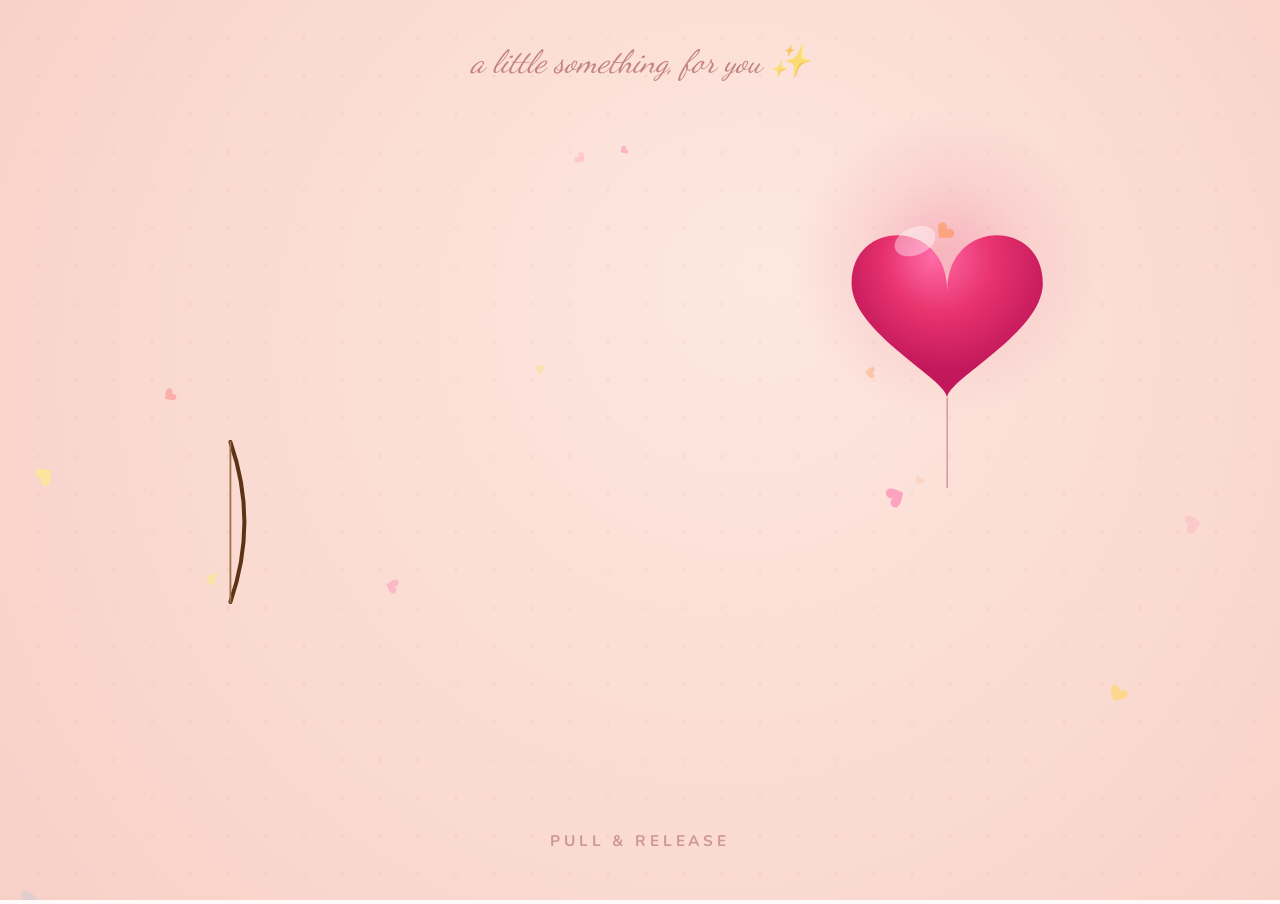
==== index.html @ 7e1c6e97 "Initial commit" ====
<!DOCTYPE html>
<html lang="en">
<head>
  <meta charset="UTF-8">
  <meta name="viewport" content="width=device-width, initial-scale=1.0">
  <title>Happy Birthday, Bestie! 🎉</title>
  <meta name="description" content="A birthday surprise for the best friend ever!">
  <link rel="stylesheet" href="https://cdnjs.cloudflare.com/ajax/libs/font-awesome/6.4.0/css/all.min.css" crossorigin="anonymous">
  <link rel="preconnect" href="https://fonts.googleapis.com">
  <link rel="preconnect" href="https://fonts.gstatic.com" crossorigin>
  <link href="https://fonts.googleapis.com/css2?family=Dancing+Script:wght@600;700&family=Nunito:ital,wght@0,400;0,700;0,800;0,900;1,400&family=Playfair+Display:ital,wght@0,700;1,700&display=swap" rel="stylesheet">
  <link rel="stylesheet" href="style.css">
</head>
<body>

  <!-- Background Music -->
  <audio id="bg-audio" loop>
    <!-- Happy Birthday – public domain (Wikimedia Commons) -->
    <source src="https://upload.wikimedia.org/wikipedia/commons/transcoded/3/35/Happy_birthday_to_you.ogg/Happy_birthday_to_you.ogg.mp3" type="audio/mpeg">
    <source src="https://upload.wikimedia.org/wikipedia/commons/3/35/Happy_birthday_to_you.ogg" type="audio/ogg">
  </audio>

  <!-- Confetti / particle overlay — always on top -->
  <canvas id="particles-canvas"></canvas>

  <!-- =====================================================================
       LANDING — single full-screen canvas (balloon + bow in one coordinate system)
       ===================================================================== -->
  <canvas id="landing-canvas"></canvas>

  <!-- =====================================================================
       DEMO WRAPPER — revealed after landing transition
       ===================================================================== -->
  <div id="demo-wrapper" class="hidden">
    <div class="demo-container">
      <iframe src="bestie.html" title="Birthday surprise for my best friend" allow="autoplay"></iframe>
    </div>
  </div>

  <script src="script.js"></script>
</body>
</html>
---- style.css ----
/* ==========================================================================
   Birthday Wishes — Full Stylesheet
   Landing: warm blush/cream + heart balloon + bow-arrow
   Birthday: pink grid, envelope, polaroids, flip cards, cake, finale
   ========================================================================== */

:root {
  /* Birthday page palette */
  --pink: #E05A87;
  --pink-dark: #B53660;
  --pink-light: #FAD0DD;
  --gold: #D4AF37;
  --gold-bright: #FFD700;
  --ivory: #FFF9FA;
  --rose-white: #FFF0F5;
  --charcoal: #2D1C22;
  --muted: #6E535C;
  --card-bg: rgba(255,255,255,0.92);

  /* Landing palette */
  --cream: #FBF0EA;
  --blush: #F5D5CC;
  --warm-rose: #E8A0A0;

  --serif: 'Playfair Display', Georgia, serif;
  --sans: 'DM Sans', -apple-system, sans-serif;
  --script: 'Great Vibes', cursive;

  --ease-spring: cubic-bezier(0.175, 0.885, 0.32, 1.275);
  --ease-smooth: cubic-bezier(0.25, 1, 0.5, 1);

  --shadow-sm: 0 4px 6px -1px rgba(224,90,135,0.06);
  --shadow-md: 0 10px 20px -3px rgba(224,90,135,0.13);
  --shadow-lg: 0 20px 30px -5px rgba(224,90,135,0.2);
}

/* ---------- Reset ---------- */
*, *::before, *::after { box-sizing: border-box; margin: 0; padding: 0; }
html { scroll-behavior: smooth; font-size: 16px; }
body {
  font-family: var(--sans);
  background: var(--ivory);
  color: var(--charcoal);
  overflow-x: hidden;
  -webkit-font-smoothing: antialiased;
}
h1,h2,h3,h4 { font-family: var(--serif); font-weight: 700; }
a { text-decoration: none; color: inherit; }
img { display: block; max-width: 100%; }

/* ---------- Utilities ---------- */
.container     { width: 90%; max-width: 1200px; margin: 0 auto; }
.max-w-600     { max-width: 600px; }
.text-center   { text-align: center; }
.page-padding  { padding: 6rem 0; }
.inline-flex   { display: inline-flex; align-items: center; justify-content: center; }
.hidden        { display: none !important; }
.icon-left     { margin-right: 10px; }

/* ==========================================================================
   PARTICLE CANVAS (always fixed, pointer-events: none)
   ========================================================================== */
#particles-canvas {
  position: fixed;
  inset: 0;
  width: 100vw;
  height: 100vh;
  pointer-events: none;
  z-index: 5;
}

/* ==========================================================================
   LANDING OVERLAY
   ========================================================================== */
#landing-overlay {
  position: fixed;
  inset: 0;
  z-index: 1000;
  display: flex;
  flex-direction: column;
  align-items: center;
  justify-content: center;
  overflow: hidden;
  cursor: crosshair;
  transition: opacity 0.9s var(--ease-smooth), visibility 0.9s;
}

#landing-overlay.exit {
  opacity: 0;
  visibility: hidden;
  pointer-events: none;
}

/* Warm radial blush gradient background */
.landing-bg {
  position: absolute;
  inset: 0;
  background:
    radial-gradient(ellipse 70% 60% at 55% 35%, rgba(255,182,160,0.45) 0%, transparent 70%),
    radial-gradient(ellipse 90% 80% at 30% 70%, rgba(255,210,200,0.35) 0%, transparent 65%),
    linear-gradient(160deg, #FBF0EA 0%, #F9E5DC 50%, #F5D5CC 100%);
}

/* Subtle crosshatch overlay for depth */
.landing-bg::after {
  content: '';
  position: absolute;
  inset: 0;
  background-image:
    linear-gradient(rgba(200,130,100,0.04) 1px, transparent 1px),
    linear-gradient(90deg, rgba(200,130,100,0.04) 1px, transparent 1px);
  background-size: 40px 40px;
}

/* "a little something, for you" */
.landing-eyebrow {
  position: absolute;
  top: 22%;
  left: 50%;
  transform: translateX(-50%);
  font-family: var(--script);
  font-size: clamp(1.2rem, 3vw, 1.8rem);
  color: rgba(160,80,80,0.65);
  letter-spacing: 0.04em;
  white-space: nowrap;
  z-index: 2;
  pointer-events: none;
  user-select: none;
}

/* ---------- Heart Balloon ---------- */
.heart-balloon-wrap {
  position: absolute;
  top: 14%;
  left: 50%;
  transform: translateX(-50%);
  display: flex;
  flex-direction: column;
  align-items: center;
  z-index: 3;
  animation: floatBalloon 3.5s ease-in-out infinite;
}

@keyframes floatBalloon {
  0%,100% { transform: translateX(-50%) translateY(0); }
  50%      { transform: translateX(-50%) translateY(-18px); }
}

/* Soft glow ring behind the heart */
.balloon-glow {
  position: absolute;
  top: 50%;
  left: 50%;
  transform: translate(-50%,-50%);
  width: 130px;
  height: 130px;
  border-radius: 50%;
  background: radial-gradient(circle, rgba(230,80,100,0.35) 0%, rgba(255,150,150,0.18) 50%, transparent 70%);
  filter: blur(18px);
  pointer-events: none;
}

.heart-balloon {
  font-size: clamp(5rem, 12vw, 8rem);
  line-height: 1;
  filter: drop-shadow(0 8px 24px rgba(200,50,80,0.35));
  position: relative;
  z-index: 2;
}

/* Thin string hanging from balloon */
.balloon-string {
  width: 1.5px;
  height: clamp(60px, 10vw, 100px);
  background: linear-gradient(to bottom, rgba(160,80,80,0.5), transparent);
  border-radius: 1px;
}

/* ---------- Bow & Arrow canvas ---------- */
.bow-area {
  position: absolute;
  bottom: 18%;
  left: 50%;
  transform: translateX(-50%) translateX(-40px);
  z-index: 3;
}

#bow-canvas {
  cursor: grab;
  touch-action: none;
}

#bow-canvas:active { cursor: grabbing; }

/* PULL & RELEASE hint */
.pull-hint {
  position: absolute;
  bottom: 7%;
  left: 50%;
  transform: translateX(-50%);
  font-family: var(--sans);
  font-size: 0.75rem;
  font-weight: 700;
  letter-spacing: 0.3em;
  color: rgba(140,70,70,0.55);
  z-index: 3;
  pointer-events: none;
  user-select: none;
  animation: fadeHint 2s ease-in-out infinite alternate;
}

@keyframes fadeHint {
  from { opacity: 0.4; }
  to   { opacity: 0.85; }
}

/* Heart pop burst on arrow hit */
.heart-pop {
  animation: heartPop 0.5s var(--ease-spring) forwards !important;
}

@keyframes heartPop {
  0%   { transform: scale(1); }
  40%  { transform: scale(1.5); filter: drop-shadow(0 0 30px rgba(255,80,120,0.8)); }
  70%  { transform: scale(0.3); opacity: 0.4; }
  100% { transform: scale(0); opacity: 0; }
}

/* ==========================================================================
   MAIN BIRTHDAY WRAPPER — always visible, never blurred
   ========================================================================== */
.main-wrapper {
  position: relative;
  /* No blur, no lock, no filter — always clean */
}

/* ==========================================================================
   STICKY HEADER NAV
   ========================================================================== */
header {
  position: fixed;
  top: 0; left: 0; width: 100%;
  z-index: 900;
  background: rgba(255,249,250,0.88);
  backdrop-filter: blur(14px);
  -webkit-backdrop-filter: blur(14px);
  border-bottom: 1px solid rgba(224,90,135,0.08);
  display: flex;
  justify-content: space-between;
  align-items: center;
  padding: 1rem 5%;
  transition: transform 0.5s var(--ease-smooth), opacity 0.5s;
}

header.header-hidden {
  transform: translateY(-100%);
  opacity: 0;
  pointer-events: none;
}

.logo {
  font-family: var(--script);
  font-size: 2rem;
  color: var(--pink);
  display: flex;
  align-items: center;
  gap: 6px;
}

.heart-pulse { animation: heartbeat 1.2s infinite; display: inline-block; }
@keyframes heartbeat {
  0%,100% { transform: scale(1); }
  50%      { transform: scale(1.18); }
}

nav { display: flex; gap: 22px; }

.nav-link {
  font-size: 0.78rem;
  font-weight: 700;
  letter-spacing: 0.15em;
  text-transform: uppercase;
  color: var(--muted);
  position: relative;
  padding: 6px 0;
  transition: color 0.2s;
}
.nav-link:hover,
.nav-link.active { color: var(--pink); }

.nav-link::after {
  content: '';
  position: absolute;
  bottom: 0; left: 0;
  width: 0; height: 2px;
  background: var(--pink);
  transition: width 0.2s;
}
.nav-link.active::after,
.nav-link:hover::after { width: 100%; }

/* ==========================================================================
   FLOATING AUDIO WIDGET
   ========================================================================== */
.audio-control-widget {
  position: fixed;
  bottom: 24px; right: 24px;
  z-index: 800;
  background: rgba(255,255,255,0.92);
  border: 1px solid var(--pink-light);
  border-radius: 50px;
  padding: 6px 18px 6px 6px;
  display: flex;
  align-items: center;
  gap: 12px;
  cursor: pointer;
  box-shadow: var(--shadow-md);
  transition: transform 0.2s, opacity 0.5s, translate 0.5s var(--ease-smooth);
  opacity: 0;
  translate: 0 20px;
  pointer-events: none;
}
.audio-control-widget.widget-show {
  opacity: 1;
  translate: 0 0;
  pointer-events: auto;
}
.audio-control-widget:hover { transform: scale(1.04); }

.disc-container {
  width: 44px; height: 44px;
  position: relative;
  border-radius: 50%;
  overflow: hidden;
  box-shadow: 0 2px 8px rgba(224,90,135,0.15);
  background: linear-gradient(135deg, var(--pink), var(--pink-dark));
}

.vinyl-disc-bg {
  width: 100%; height: 100%;
  background: repeating-conic-gradient(
    rgba(255,255,255,0.15) 0deg 10deg,
    transparent 10deg 20deg
  );
}

.disc-center {
  position: absolute;
  top: 50%; left: 50%;
  transform: translate(-50%,-50%);
  width: 10px; height: 10px;
  background: var(--ivory);
  border: 2px solid var(--pink-dark);
  border-radius: 50%;
}

.spinning { animation: spin 3s linear infinite; }
@keyframes spin { to { transform: rotate(360deg); } }

.audio-wave {
  display: flex;
  align-items: flex-end;
  gap: 3px;
  height: 18px;
}
.audio-wave span {
  width: 3px;
  height: 100%;
  background: var(--pink);
  border-radius: 2px;
}
.audio-playing .audio-wave span:nth-child(1) { animation: wave 1.2s ease-in-out infinite alternate; }
.audio-playing .audio-wave span:nth-child(2) { animation: wave 0.8s ease-in-out infinite alternate 0.2s; }
.audio-playing .audio-wave span:nth-child(3) { animation: wave 1.4s ease-in-out infinite alternate 0.1s; }
.audio-playing .audio-wave span:nth-child(4) { animation: wave 1.0s ease-in-out infinite alternate 0.3s; }
@keyframes wave { 0% { height: 4px; } 100% { height: 18px; } }

.track-info { display: flex; flex-direction: column; }
.track-status { font-size: 0.62rem; color: var(--muted); text-transform: uppercase; letter-spacing: 0.05em; }
.track-name   { font-size: 0.8rem; font-weight: 700; color: var(--pink-dark); }

/* ==========================================================================
   HOME SECTION
   ========================================================================== */
.home-section {
  min-height: 100vh;
  position: relative;
  background: linear-gradient(145deg, var(--rose-white) 0%, #FFF5F7 100%);
  display: flex;
  flex-direction: column;
  align-items: center;
  justify-content: center;
  text-align: center;
  padding: 2rem;
  padding-top: 80px; /* nav offset */
}

.home-grid-bg {
  position: absolute;
  inset: 0;
  background-image:
    linear-gradient(rgba(224,90,135,0.07) 1px, transparent 1px),
    linear-gradient(90deg, rgba(224,90,135,0.07) 1px, transparent 1px);
  background-size: 35px 35px;
  pointer-events: none;
}

.home-content { position: relative; z-index: 2; max-width: 720px; }

.home-tagline {
  font-size: 0.82rem;
  letter-spacing: 0.28em;
  color: var(--pink);
  font-weight: 700;
  margin-bottom: 1.5rem;
}

.home-title {
  font-size: clamp(3.2rem, 8vw, 5.5rem);
  color: var(--pink);
  line-height: 1.05;
  margin-bottom: 0.4rem;
  animation: popIn 0.8s var(--ease-spring) both;
}

.home-subtitle {
  font-family: var(--script);
  font-size: clamp(2.4rem, 6vw, 4rem);
  color: var(--gold);
  margin-bottom: 2.5rem;
  animation: popIn 1s var(--ease-spring) 0.2s both;
  text-shadow: 1px 1px 0 rgba(255,255,255,0.7);
}

@keyframes popIn {
  from { transform: scale(0.88); opacity: 0; }
  to   { transform: scale(1);    opacity: 1; }
}

.typewriter-box { min-height: 36px; }
.typing-text-field {
  font-family: var(--serif);
  font-size: clamp(1.1rem, 3vw, 1.5rem);
  font-style: italic;
  color: var(--charcoal);
}
.typing-cursor {
  color: var(--pink);
  font-weight: 300;
  animation: blink 0.75s step-end infinite;
}
@keyframes blink { 0%,100% { opacity: 0; } 50% { opacity: 1; } }

/* Scroll hint arrow at bottom of hero */
.home-scroll-hint {
  position: absolute;
  bottom: 28px;
  left: 50%;
  transform: translateX(-50%);
  display: flex;
  flex-direction: column;
  align-items: center;
  gap: 6px;
  z-index: 2;
}
.hint-text {
  font-size: 0.65rem;
  letter-spacing: 0.2em;
  text-transform: uppercase;
  color: var(--pink);
  font-weight: 700;
}
.scroll-arrow-down {
  width: 8px; height: 8px;
  border-bottom: 2px solid var(--pink);
  border-right:  2px solid var(--pink);
  transform: rotate(45deg);
  animation: bounce 1.6s ease-in-out infinite;
}
@keyframes bounce {
  0%,100% { transform: rotate(45deg) translate(0,0); }
  50%      { transform: rotate(45deg) translate(4px,4px); }
}

/* ==========================================================================
   SHARED SECTION DECORATORS
   ========================================================================== */
.pink-divider {
  width: 56px; height: 3px;
  background: linear-gradient(90deg, var(--gold), var(--pink), var(--gold));
  margin: 1.1rem auto 1.8rem;
  border-radius: 2px;
}
.script-badge {
  display: inline-block;
  font-family: var(--script);
  font-size: 2.1rem;
  color: var(--pink);
  margin-bottom: 0.2rem;
}
.section-title     { font-size: clamp(1.8rem, 4vw, 2.5rem); color: var(--charcoal); }
.section-tag-desc  { font-size: 0.95rem; color: var(--muted); margin-top: -0.6rem; margin-bottom: 2.5rem; }
.section-header    { margin-bottom: 3rem; }

/* Buttons */
.btn-primary {
  background: var(--pink);
  color: #fff;
  border: none;
  padding: 0.95rem 2.4rem;
  font-size: 0.82rem;
  font-weight: 700;
  letter-spacing: 0.16em;
  text-transform: uppercase;
  border-radius: 50px;
  cursor: pointer;
  box-shadow: 0 8px 24px rgba(224,90,135,0.28);
  transition: background 0.2s, transform 0.2s, box-shadow 0.2s;
  display: inline-flex;
  align-items: center;
}
.btn-primary:hover {
  background: var(--pink-dark);
  transform: translateY(-3px);
  box-shadow: 0 12px 30px rgba(224,90,135,0.38);
}
.btn-primary:active { transform: translateY(0); }

/* ==========================================================================
   LETTER / ENVELOPE SECTION
   ========================================================================== */
.letter-section {
  background: var(--rose-white);
  border-top: 1px solid rgba(224,90,135,0.06);
  border-bottom: 1px solid rgba(224,90,135,0.06);
}

.envelope-container {
  display: flex;
  justify-content: center;
  padding: 3rem 0 2rem;
}

.envelope {
  position: relative;
  width: clamp(280px, 55vw, 340px);
  height: 230px;
  background: #E27B9B;
  border-radius: 0 0 14px 14px;
  box-shadow: 0 12px 36px rgba(0,0,0,0.14);
  cursor: pointer;
  transition: transform 0.35s var(--ease-spring);
}
.envelope:hover { transform: translateY(-6px); }

.envelope-flap {
  position: absolute;
  top: 0; left: 0;
  border-left:  calc(clamp(280px,55vw,340px) / 2) solid transparent;
  border-right: calc(clamp(280px,55vw,340px) / 2) solid transparent;
  border-top:   115px solid #D55E81;
  transform-origin: top;
  transition: transform 0.45s ease 0.1s, z-index 0.1s;
  z-index: 3;
}
.envelope-pocket {
  position: absolute;
  top: 0; left: 0;
  border-left:  calc(clamp(280px,55vw,340px) / 2) solid #DF7293;
  border-right: calc(clamp(280px,55vw,340px) / 2) solid #DF7293;
  border-bottom: 115px solid #C44C71;
  border-radius: 0 0 14px 14px;
  z-index: 2;
}

.envelope.open .envelope-flap {
  transform: rotateX(180deg);
  z-index: 1;
}

.letter-paper {
  position: absolute;
  bottom: 10px;
  left: 14px; right: 14px;
  height: 200px;
  background: #fff;
  border-radius: 10px;
  padding: 1.5rem;
  z-index: 1;
  transition: transform 0.45s ease 0.25s, height 0.45s ease 0.25s;
  overflow: hidden;
  box-shadow: 0 -2px 10px rgba(0,0,0,0.05);
}
.envelope.open .letter-paper {
  transform: translateY(-170px);
  height: 400px;
  z-index: 4;
  overflow-y: auto;
  box-shadow: 0 16px 36px rgba(224,90,135,0.16);
}

.letter-inner-content {
  font-family: var(--serif);
  font-size: 0.95rem;
  line-height: 1.7;
  color: var(--charcoal);
}
.letter-salutation {
  display: block;
  font-family: var(--script);
  font-size: 2.2rem;
  color: var(--pink-dark);
  margin-bottom: 0.8rem;
}
.letter-inner-content p { margin-bottom: 0.8rem; }
.letter-signature {
  display: block;
  text-align: right;
  font-family: var(--script);
  font-size: 2rem;
  color: var(--pink-dark);
  margin-top: 1.5rem;
}

.envelope-seal {
  position: absolute;
  top: 95px; left: 50%;
  transform: translateX(-50%);
  width: 52px; height: 52px;
  background: var(--gold);
  border-radius: 50%;
  z-index: 4;
  display: flex;
  flex-direction: column;
  align-items: center;
  justify-content: center;
  box-shadow: 0 4px 12px rgba(0,0,0,0.14), inset 0 0 5px rgba(255,255,255,0.3);
  transition: transform 0.2s, opacity 0.4s;
}
.envelope-seal:hover { transform: translateX(-50%) scale(1.08); }
.seal-icon { font-size: 1.2rem; }
.seal-hint-text {
  position: absolute;
  bottom: -26px;
  white-space: nowrap;
  font-size: 0.62rem;
  font-weight: 700;
  letter-spacing: 0.08em;
  text-transform: uppercase;
  color: var(--pink-dark);
  animation: fadeHint 1.5s infinite alternate;
}
@keyframes fadeHint { from { opacity: 0.55; } to { opacity: 1; } }
.envelope.open .envelope-seal { opacity: 0; pointer-events: none; }

/* ==========================================================================
   MOMENTS / SCRAPBOOK POLAROID GRID
   ========================================================================== */
.moments-section { background: var(--ivory); }

.scrapbook-grid {
  display: grid;
  grid-template-columns: repeat(auto-fill, minmax(260px, 1fr));
  gap: 28px;
  padding: 1.5rem 0;
}

.polaroid-card { cursor: pointer; transition: transform 0.35s var(--ease-spring), z-index 0.1s; }
.rot-left-sm  { transform: rotate(-1.5deg); }
.rot-right-sm { transform: rotate(1.5deg); }
.rot-left-md  { transform: rotate(-3deg); }
.rot-right-md { transform: rotate(3deg); }

.polaroid-frame {
  background: #fff;
  padding: 12px 12px 36px;
  border-radius: 3px;
  box-shadow: 0 8px 18px rgba(224,90,135,0.07), 0 2px 6px rgba(0,0,0,0.05);
  transition: box-shadow 0.3s;
}
.polaroid-img {
  width: 100%;
  aspect-ratio: 1;
  object-fit: cover;
  border-radius: 2px;
  background: var(--rose-white);
  margin-bottom: 10px;
}
.polaroid-caption {
  display: block;
  text-align: center;
  font-family: var(--script);
  font-size: 1.75rem;
  color: var(--pink-dark);
  line-height: 1.1;
}
.polaroid-card:hover {
  transform: rotate(0) scale(1.05);
  z-index: 10;
}
.polaroid-card:hover .polaroid-frame { box-shadow: var(--shadow-lg); }

/* Lightbox */
.lightbox-modal {
  display: none;
  position: fixed;
  inset: 0;
  z-index: 2000;
  background: rgba(22,10,14,0.95);
  padding-top: 60px;
}
.lightbox-content {
  margin: auto;
  display: block;
  width: min(85%, 650px);
  border: 4px solid #fff;
  border-radius: 4px;
  animation: zoomIn 0.3s ease-out;
}
@keyframes zoomIn { from { transform: scale(0.88); opacity: 0; } to { transform: scale(1); opacity: 1; } }
.lightbox-close {
  position: absolute;
  top: 18px; right: 32px;
  color: #fff;
  font-size: 42px;
  cursor: pointer;
  transition: color 0.2s;
}
.lightbox-close:hover { color: var(--pink); }
.lightbox-caption-text {
  display: block;
  text-align: center;
  color: var(--pink-light);
  padding: 14px 0;
  font-family: var(--script);
  font-size: 2.1rem;
  margin: auto;
}

/* ==========================================================================
   WHY YOU — 3-D FLIP CARDS
   ========================================================================== */
.why-you-section {
  background: var(--rose-white);
  border-top: 1px solid rgba(224,90,135,0.05);
  border-bottom: 1px solid rgba(224,90,135,0.05);
}
.flip-cards-grid {
  display: grid;
  grid-template-columns: repeat(auto-fill, minmax(270px, 1fr));
  gap: 22px;
}
.flip-card {
  height: 220px;
  perspective: 1000px;
  cursor: pointer;
}
.flip-card-inner {
  position: relative;
  width: 100%; height: 100%;
  transform-style: preserve-3d;
  transition: transform 0.55s ease;
  border-radius: 14px;
  box-shadow: var(--shadow-sm);
}
.flip-card.flipped .flip-card-inner { transform: rotateY(180deg); }

.flip-card-front,
.flip-card-back {
  position: absolute;
  inset: 0;
  backface-visibility: hidden;
  -webkit-backface-visibility: hidden;
  border-radius: 14px;
  display: flex;
  flex-direction: column;
  align-items: center;
  justify-content: center;
  padding: 2rem;
  text-align: center;
}
.flip-card-front {
  background: #fff;
  border: 1px solid rgba(224,90,135,0.12);
}
.flip-card-back {
  background: var(--pink);
  color: #fff;
  transform: rotateY(180deg);
}
.flip-card-back p { font-size: 0.95rem; line-height: 1.65; }

.card-icon { font-size: 2.2rem; color: var(--pink); margin-bottom: 0.8rem; }
.flip-card-front h3 { font-size: 1.3rem; color: var(--charcoal); margin-bottom: 0.6rem; }
.flip-hint { font-size: 0.62rem; text-transform: uppercase; letter-spacing: 0.12em; color: var(--muted); }

/* ==========================================================================
   CELEBRATE — CAKE SECTION
   ========================================================================== */
.celebrate-section { background: var(--ivory); }
.celebrate-intro {
  font-family: var(--serif);
  font-size: 1.15rem;
  font-style: italic;
  color: var(--muted);
  max-width: 550px;
  margin: 0 auto 3rem;
}
.cake-box {
  margin: 2rem auto 3.5rem;
  width: 260px;
  height: 200px;
  position: relative;
  display: flex;
  justify-content: center;
}
.cake-assembly {
  position: absolute;
  bottom: 0;
  display: flex;
  flex-direction: column;
  align-items: center;
}
.cake-plate {
  width: 260px; height: 10px;
  background: var(--muted);
  opacity: 0.25;
  border-radius: 10px;
}
.cake-layer { border-radius: 4px; }
.cake-layer-bottom {
  width: 210px; height: 60px;
  background: #F8B4C9;
  bottom: -4px;
}
.cake-layer-top {
  width: 172px; height: 50px;
  background: #E288A2;
  bottom: -4px;
}
.cake-icing {
  width: 174px; height: 16px;
  background: var(--pink);
  border-radius: 8px 8px 0 0;
  position: absolute;
  top: 38px;
}
.cake-icing::before {
  content: '';
  position: absolute;
  top: 14px; left: 10px;
  width: 14px; height: 14px;
  background: var(--pink);
  border-radius: 50%;
  box-shadow: 20px -2px 0 var(--pink), 50px -5px 0 var(--pink),
              80px 2px 0 var(--pink), 110px -3px 0 var(--pink),
              140px 1px 0 var(--pink);
}
.cake-candles {
  position: absolute;
  top: 6px;
  width: 130px;
  display: flex;
  justify-content: space-between;
}
.cake-candle {
  width: 7px; height: 35px;
  background: repeating-linear-gradient(
    45deg, var(--gold) 0, var(--gold) 4px, #fff 4px, #fff 8px
  );
  border-radius: 3px 3px 0 0;
  position: relative;
}
.candle-flame {
  position: absolute;
  top: -14px; left: 50%;
  transform: translateX(-50%);
  width: 10px; height: 14px;
  background: radial-gradient(circle at center, #fff, #FFA500, #FF4500);
  border-radius: 50% 50% 50% 50% / 60% 60% 40% 40%;
  box-shadow: 0 0 10px rgba(255,100,0,0.5);
  animation: flicker 0.15s infinite alternate;
  transition: opacity 0.5s, transform 0.5s;
}
@keyframes flicker {
  from { transform: translateX(-50%) rotate(-2deg) scale(0.95); }
  to   { transform: translateX(-50%) rotate(2deg) scale(1.06); }
}
.candle-flame.extinguished {
  opacity: 0 !important;
  transform: translateX(-50%) scale(0) !important;
}
.celebrate-actions { min-height: 100px; }

.wish-alert { padding: 1.5rem; animation: revealUp 0.45s ease-out; }
@keyframes revealUp { from { opacity: 0; transform: translateY(10px); } to { opacity: 1; transform: none; } }
.check-glow {
  font-size: 2.8rem;
  color: var(--pink);
  display: block;
  margin-bottom: 0.7rem;
  filter: drop-shadow(0 0 8px rgba(224,90,135,0.45));
}
.wish-alert h3 { font-size: 1.6rem; color: var(--pink-dark); margin-bottom: 0.3rem; }
.wish-alert p  { color: var(--muted); }

/* ==========================================================================
   FINALE
   ========================================================================== */
.finale-section {
  position: relative;
  background: linear-gradient(to bottom, #FFE4E1, var(--rose-white));
  padding: 8rem 0;
  border-top: 1px solid rgba(224,90,135,0.05);
}
.finale-bg-grid {
  position: absolute;
  inset: 0;
  background-image:
    linear-gradient(rgba(224,90,135,0.04) 1px, transparent 1px),
    linear-gradient(90deg, rgba(224,90,135,0.04) 1px, transparent 1px);
  background-size: 35px 35px;
  pointer-events: none;
}
.finale-content { position: relative; z-index: 2; }
.heart-pulse-large { font-size: 4rem; margin-bottom: 1.5rem; animation: heartbeat 1s infinite; display: block; }
.finale-msg {
  font-family: var(--serif);
  font-size: clamp(1.1rem, 2.5vw, 1.35rem);
  line-height: 1.8;
  color: var(--charcoal);
  margin-bottom: 2.5rem;
}
.signature-tagline {
  font-family: var(--script);
  font-size: clamp(2rem, 5vw, 2.8rem);
  color: var(--pink-dark);
  margin-bottom: 3rem;
}

/* ==========================================================================
   SCROLL FADE-IN ANIMATIONS
   ========================================================================== */
.animate-on-scroll {
  opacity: 0;
  transform: translateY(22px);
  transition: opacity 0.7s ease-out, transform 0.7s ease-out;
}
.animate-on-scroll.appear {
  opacity: 1;
  transform: none;
}

/* ==========================================================================
   RESPONSIVE
   ========================================================================== */
@media (max-width: 600px) {
  nav { display: none; } /* collapses on very small screens */
  .home-title  { font-size: 2.8rem; }
  .home-subtitle { font-size: 2.2rem; }
  .typing-text-field { font-size: 1rem; }
  .envelope { width: 280px; }
  .track-info { display: none; }
  .audio-control-widget { padding: 6px; }
}

/* ==========================================================================
   DEMO WRAPPER STYLES
   ========================================================================== */
#demo-wrapper {
  width: 100vw;
  height: 100vh;
  overflow: hidden;
  background-color: #171717; /* neutral-900 */
  position: relative;
  user-select: none;
}
#demo-wrapper.hidden {
  display: none !important;
}

.demo-container {
  width: 100%;
  height: 100%;
}
.demo-container iframe {
  width: 100%;
  height: 100%;
  border: none;
  margin: 0;
  padding: 0;
}

.demo-action-bar {
  position: fixed;
  bottom: 1.5rem;
  left: 50%;
  transform: translateX(-50%);
  z-index: 50;
  background-color: rgba(0, 0, 0, 0.6);
  backdrop-filter: blur(12px);
  -webkit-backdrop-filter: blur(12px);
  border: 1px solid rgba(255, 255, 255, 0.1);
  border-radius: 9999px;
  padding: 0.5rem 1.25rem;
  display: flex;
  align-items: center;
  justify-content: space-between;
  gap: 1.5rem;
  box-shadow: 0 25px 50px -12px rgba(0, 0, 0, 0.5);
  opacity: 0.7;
  transition: all 0.3s cubic-bezier(0, 0, 0.2, 1);
  width: 92%;
  max-width: 380px;
}
.demo-action-bar:hover {
  opacity: 1;
}

.demo-btn-back {
  color: rgba(255, 255, 255, 0.6);
  display: flex;
  align-items: center;
  gap: 0.25rem;
  font-size: 11px;
  font-weight: 600;
  text-transform: uppercase;
  letter-spacing: 0.05em;
  transition: color 0.2s;
  text-decoration: none;
}
.demo-btn-back:hover {
  color: white;
}
.demo-btn-back svg {
  width: 14px;
  height: 14px;
  fill: none;
  stroke: currentColor;
  stroke-width: 2.5;
}

.demo-brand-name {
  font-family: var(--serif);
  font-size: 11px;
  letter-spacing: 0.25em;
  color: #D4AF37;
  text-transform: uppercase;
  font-weight: 700;
  user-select: none;
}

.demo-link-select {
  text-decoration: none;
}

.demo-btn-select {
  background-color: rgba(122, 14, 46, 0.9);
  color: white;
  font-size: 10px;
  font-weight: 600;
  text-transform: uppercase;
  letter-spacing: 0.05em;
  padding: 0.375rem 0.875rem;
  border-radius: 9999px;
  border: none;
  transition: all 0.3s;
  box-shadow: 0 4px 6px -1px rgba(0, 0, 0, 0.1);
  cursor: pointer;
}
.demo-btn-select:hover {
  background-color: rgb(122, 14, 46);
}
.demo-btn-select:active {
  transform: scale(0.95);
}
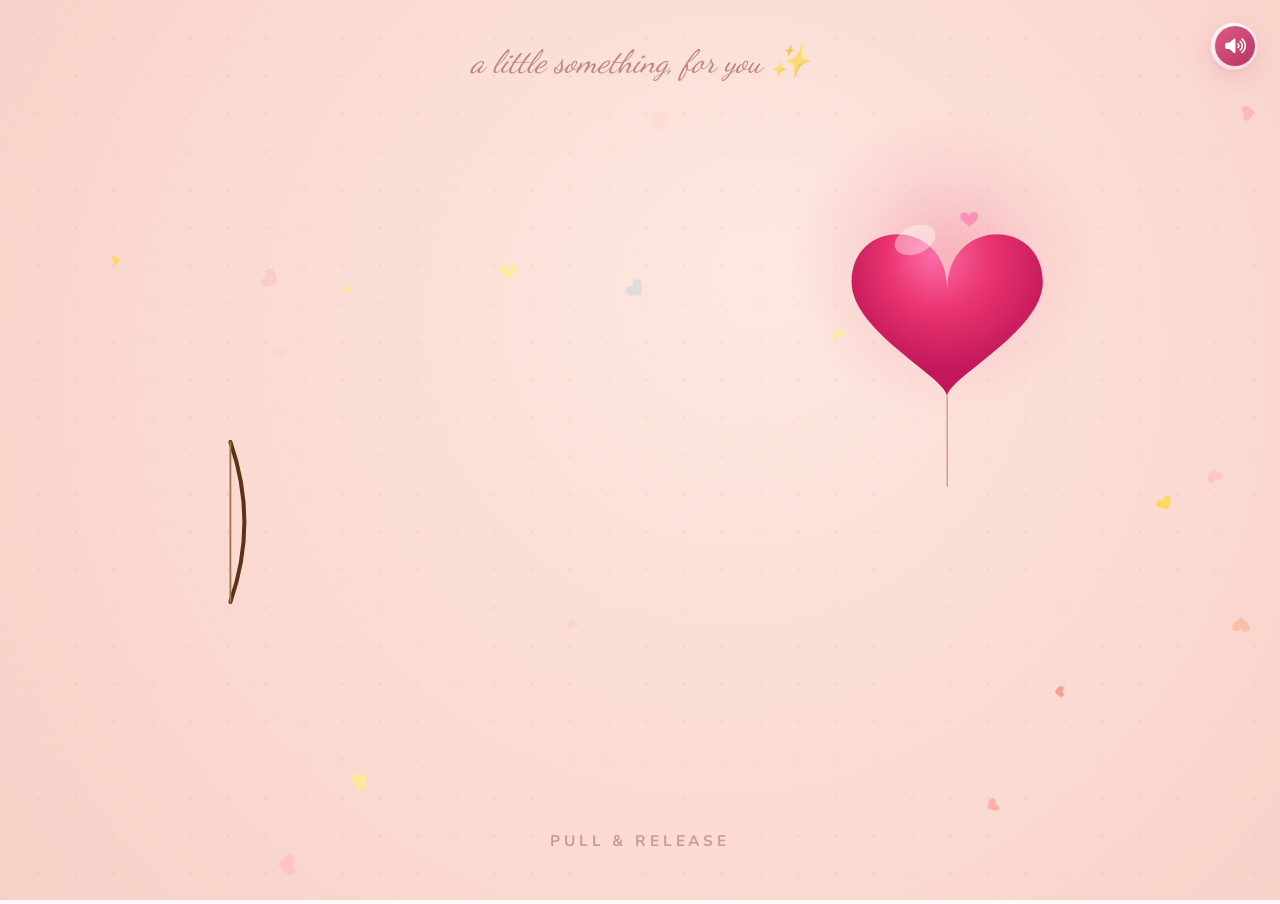
==== commit 6e641a6c: "music added" ====
--- a/index.html
+++ b/index.html
@@ -14,11 +14,25 @@
 <body>
 
   <!-- Background Music -->
-  <audio id="bg-audio" loop>
-    <!-- Happy Birthday – public domain (Wikimedia Commons) -->
-    <source src="https://upload.wikimedia.org/wikipedia/commons/transcoded/3/35/Happy_birthday_to_you.ogg/Happy_birthday_to_you.ogg.mp3" type="audio/mpeg">
-    <source src="https://upload.wikimedia.org/wikipedia/commons/3/35/Happy_birthday_to_you.ogg" type="audio/ogg">
+  <audio id="bg-audio" loop preload="auto" autoplay>
+    <source src="sub_clair-happy-birthday-592177.mp3" type="audio/mpeg">
   </audio>
+
+  <!-- Floating Speaker / Audio Control Widget -->
+  <button id="btn-audio" class="audio-control-widget widget-show is-playing" type="button" aria-label="Toggle background music" title="Click to silent / turn off music">
+    <div class="speaker-icon-wrap" id="disc">
+      <i class="fa-solid fa-volume-high" id="speaker-icon"></i>
+    </div>
+    <div class="audio-widget-content">
+      <div class="audio-wave" id="audio-wave" aria-hidden="true">
+        <span></span><span></span><span></span><span></span>
+      </div>
+      <div class="track-info">
+        <span class="track-status t-status" id="track-status">Music Playing</span>
+        <span class="track-name">Happy Birthday 🎂</span>
+      </div>
+    </div>
+  </button>
 
   <!-- Confetti / particle overlay — always on top -->
   <canvas id="particles-canvas"></canvas>
--- a/style.css
+++ b/style.css
@@ -300,58 +300,113 @@
 .nav-link:hover::after { width: 100%; }
 
 /* ==========================================================================
-   FLOATING AUDIO WIDGET
+   FLOATING AUDIO WIDGET (SPEAKER CONTROLLER)
    ========================================================================== */
 .audio-control-widget {
   position: fixed;
-  bottom: 24px; right: 24px;
-  z-index: 800;
-  background: rgba(255,255,255,0.92);
-  border: 1px solid var(--pink-light);
+  top: 22px;
+  right: 22px;
+  z-index: 10000;
+  background: rgba(255, 255, 255, 0.94);
+  backdrop-filter: blur(14px);
+  -webkit-backdrop-filter: blur(14px);
+  border: 1.5px solid var(--pink-light);
   border-radius: 50px;
-  padding: 6px 18px 6px 6px;
-  display: flex;
-  align-items: center;
-  gap: 12px;
+  padding: 4px;
+  display: flex;
+  align-items: center;
+  gap: 0;
   cursor: pointer;
-  box-shadow: var(--shadow-md);
-  transition: transform 0.2s, opacity 0.5s, translate 0.5s var(--ease-smooth);
-  opacity: 0;
-  translate: 0 20px;
-  pointer-events: none;
-}
-.audio-control-widget.widget-show {
-  opacity: 1;
-  translate: 0 0;
-  pointer-events: auto;
-}
-.audio-control-widget:hover { transform: scale(1.04); }
-
-.disc-container {
-  width: 44px; height: 44px;
+  box-shadow: 0 8px 24px rgba(224, 90, 135, 0.18), 0 2px 6px rgba(0, 0, 0, 0.05);
+  transition: width 0.4s cubic-bezier(0.25, 1, 0.5, 1),
+              max-width 0.4s cubic-bezier(0.25, 1, 0.5, 1),
+              padding 0.35s ease,
+              background 0.3s ease,
+              box-shadow 0.3s ease,
+              transform 0.25s var(--ease-spring);
+  width: 48px;
+  max-width: 48px;
+  height: 48px;
+  overflow: hidden;
+  outline: none;
+  font-family: inherit;
+  user-select: none;
+  box-sizing: border-box;
+}
+
+/* Hover / Focus: cursor points to it, whole widget comes out */
+.audio-control-widget:hover,
+.audio-control-widget:focus-visible,
+.audio-control-widget.expanded {
+  width: auto;
+  max-width: 280px;
+  padding: 4px 18px 4px 4px;
+  background: rgba(255, 255, 255, 0.98);
+  box-shadow: 0 12px 30px rgba(224, 90, 135, 0.28);
+  transform: translateY(-2px) scale(1.02);
+}
+
+.audio-control-widget:active {
+  transform: scale(0.97);
+}
+
+.speaker-icon-wrap {
+  width: 40px;
+  height: 40px;
+  min-width: 40px;
+  flex-shrink: 0;
   position: relative;
   border-radius: 50%;
+  display: flex;
+  align-items: center;
+  justify-content: center;
+  background: linear-gradient(135deg, var(--pink), var(--pink-dark));
+  color: #fff;
+  font-size: 1.05rem;
+  box-shadow: 0 3px 10px rgba(224, 90, 135, 0.35);
+  transition: background 0.3s, box-shadow 0.3s, transform 0.3s;
+}
+
+.audio-control-widget.is-muted .speaker-icon-wrap,
+.audio-control-widget:not(.is-playing) .speaker-icon-wrap {
+  background: linear-gradient(135deg, #a69299, #78656d);
+  box-shadow: 0 2px 6px rgba(0, 0, 0, 0.12);
+}
+
+.audio-control-widget.is-playing .speaker-icon-wrap {
+  animation: speakerPulse 1.8s ease-in-out infinite;
+}
+@keyframes speakerPulse {
+  0%, 100% { box-shadow: 0 3px 10px rgba(224, 90, 135, 0.35); }
+  50% { box-shadow: 0 5px 18px rgba(224, 90, 135, 0.6); }
+}
+
+/* Collapsible content (wave & track info) */
+.audio-widget-content {
+  display: flex;
+  align-items: center;
+  gap: 12px;
+  opacity: 0;
+  max-width: 0;
+  transform: translateX(12px);
+  transition: max-width 0.4s cubic-bezier(0.25, 1, 0.5, 1),
+              opacity 0.3s ease,
+              transform 0.35s cubic-bezier(0.25, 1, 0.5, 1),
+              margin 0.35s ease;
   overflow: hidden;
-  box-shadow: 0 2px 8px rgba(224,90,135,0.15);
-  background: linear-gradient(135deg, var(--pink), var(--pink-dark));
-}
-
-.vinyl-disc-bg {
-  width: 100%; height: 100%;
-  background: repeating-conic-gradient(
-    rgba(255,255,255,0.15) 0deg 10deg,
-    transparent 10deg 20deg
-  );
-}
-
-.disc-center {
-  position: absolute;
-  top: 50%; left: 50%;
-  transform: translate(-50%,-50%);
-  width: 10px; height: 10px;
-  background: var(--ivory);
-  border: 2px solid var(--pink-dark);
-  border-radius: 50%;
+  white-space: nowrap;
+  pointer-events: none;
+  margin-left: 0;
+}
+
+.audio-control-widget:hover .audio-widget-content,
+.audio-control-widget:focus-visible .audio-widget-content,
+.audio-control-widget.expanded .audio-widget-content {
+  max-width: 220px;
+  opacity: 1;
+  transform: translateX(0);
+  pointer-events: auto;
+  margin-left: 10px;
 }
 
 .spinning { animation: spin 3s linear infinite; }
@@ -362,22 +417,46 @@
   align-items: flex-end;
   gap: 3px;
   height: 18px;
+  flex-shrink: 0;
 }
 .audio-wave span {
   width: 3px;
-  height: 100%;
+  height: 4px;
+  background: #c9b6be;
+  border-radius: 2px;
+  transition: background 0.3s, height 0.2s;
+}
+.audio-control-widget.is-playing .audio-wave span {
   background: var(--pink);
-  border-radius: 2px;
-}
-.audio-playing .audio-wave span:nth-child(1) { animation: wave 1.2s ease-in-out infinite alternate; }
-.audio-playing .audio-wave span:nth-child(2) { animation: wave 0.8s ease-in-out infinite alternate 0.2s; }
-.audio-playing .audio-wave span:nth-child(3) { animation: wave 1.4s ease-in-out infinite alternate 0.1s; }
-.audio-playing .audio-wave span:nth-child(4) { animation: wave 1.0s ease-in-out infinite alternate 0.3s; }
+}
+.audio-control-widget.is-playing .audio-wave span:nth-child(1) { animation: wave 1.2s ease-in-out infinite alternate; }
+.audio-control-widget.is-playing .audio-wave span:nth-child(2) { animation: wave 0.8s ease-in-out infinite alternate 0.2s; }
+.audio-control-widget.is-playing .audio-wave span:nth-child(3) { animation: wave 1.4s ease-in-out infinite alternate 0.1s; }
+.audio-control-widget.is-playing .audio-wave span:nth-child(4) { animation: wave 1.0s ease-in-out infinite alternate 0.3s; }
 @keyframes wave { 0% { height: 4px; } 100% { height: 18px; } }
 
-.track-info { display: flex; flex-direction: column; }
-.track-status { font-size: 0.62rem; color: var(--muted); text-transform: uppercase; letter-spacing: 0.05em; }
-.track-name   { font-size: 0.8rem; font-weight: 700; color: var(--pink-dark); }
+.track-info {
+  display: flex;
+  flex-direction: column;
+  text-align: left;
+}
+.track-status {
+  font-size: 0.62rem;
+  color: var(--muted);
+  text-transform: uppercase;
+  letter-spacing: 0.08em;
+  font-weight: 700;
+  transition: color 0.3s;
+}
+.audio-control-widget.is-playing .track-status {
+  color: var(--pink-dark);
+}
+.track-name {
+  font-size: 0.82rem;
+  font-weight: 700;
+  color: var(--charcoal);
+  white-space: nowrap;
+}
 
 /* ==========================================================================
    HOME SECTION
@@ -959,9 +1038,13 @@
   .home-title  { font-size: 2.8rem; }
   .home-subtitle { font-size: 2.2rem; }
   .typing-text-field { font-size: 1rem; }
-  .envelope { width: 280px; }
-  .track-info { display: none; }
-  .audio-control-widget { padding: 6px; }
+  .track-info, .audio-wave { display: none; }
+  .audio-control-widget {
+    top: 14px;
+    right: 14px;
+    padding: 5px;
+    gap: 0;
+  }
 }
 
 /* ==========================================================================
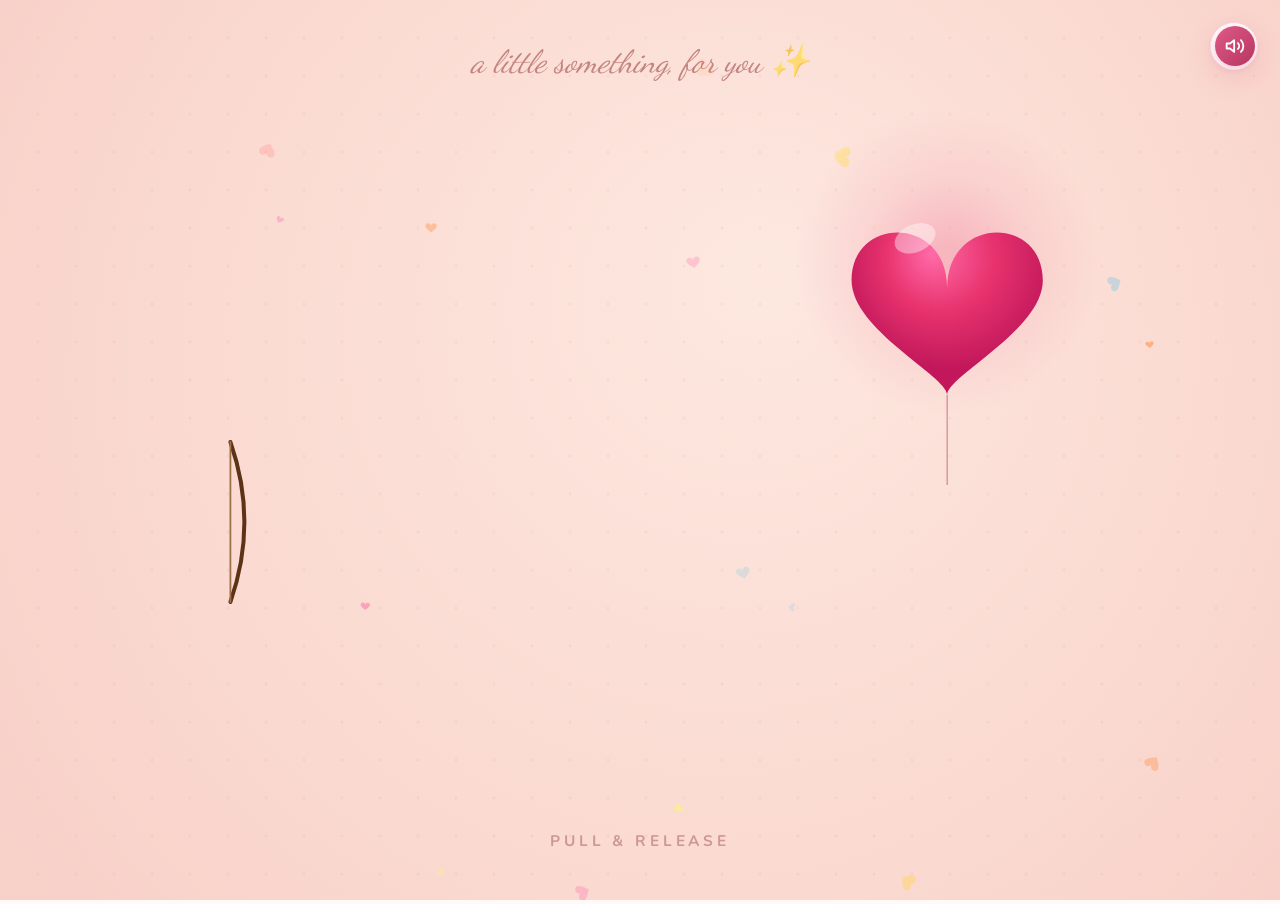
==== commit 61227366: "Replace Font Awesome CDN with inline SVG icons" ====
--- a/index.html
+++ b/index.html
@@ -5,7 +5,6 @@
   <meta name="viewport" content="width=device-width, initial-scale=1.0">
   <title>Happy Birthday, Bestie! 🎉</title>
   <meta name="description" content="A birthday surprise for the best friend ever!">
-  <link rel="stylesheet" href="https://cdnjs.cloudflare.com/ajax/libs/font-awesome/6.4.0/css/all.min.css" crossorigin="anonymous">
   <link rel="preconnect" href="https://fonts.googleapis.com">
   <link rel="preconnect" href="https://fonts.gstatic.com" crossorigin>
   <link href="https://fonts.googleapis.com/css2?family=Dancing+Script:wght@600;700&family=Nunito:ital,wght@0,400;0,700;0,800;0,900;1,400&family=Playfair+Display:ital,wght@0,700;1,700&display=swap" rel="stylesheet">
@@ -21,7 +20,16 @@
   <!-- Floating Speaker / Audio Control Widget -->
   <button id="btn-audio" class="audio-control-widget widget-show is-playing" type="button" aria-label="Toggle background music" title="Click to silent / turn off music">
     <div class="speaker-icon-wrap" id="disc">
-      <i class="fa-solid fa-volume-high" id="speaker-icon"></i>
+      <svg class="speaker-svg speaker-svg-on" viewBox="0 0 24 24" aria-hidden="true">
+        <polygon points="11 5 6 9 2 9 2 15 6 15 11 19 11 5"></polygon>
+        <path d="M15.54 8.46a5 5 0 0 1 0 7.07"></path>
+        <path d="M19.07 4.93a10 10 0 0 1 0 14.14"></path>
+      </svg>
+      <svg class="speaker-svg speaker-svg-off" viewBox="0 0 24 24" aria-hidden="true">
+        <polygon points="11 5 6 9 2 9 2 15 6 15 11 19 11 5"></polygon>
+        <line x1="22" y1="9" x2="16" y2="15"></line>
+        <line x1="16" y1="9" x2="22" y2="15"></line>
+      </svg>
     </div>
     <div class="audio-widget-content">
       <div class="audio-wave" id="audio-wave" aria-hidden="true">
--- a/style.css
+++ b/style.css
@@ -381,6 +381,35 @@
   50% { box-shadow: 0 5px 18px rgba(224, 90, 135, 0.6); }
 }
 
+.speaker-svg {
+  width: 20px;
+  height: 20px;
+  stroke: #ffffff;
+  fill: none;
+  stroke-width: 2.2;
+  stroke-linecap: round;
+  stroke-linejoin: round;
+  display: block;
+}
+
+.audio-control-widget.is-playing .speaker-svg-off {
+  display: none !important;
+}
+
+.audio-control-widget.is-playing .speaker-svg-on {
+  display: block !important;
+}
+
+.audio-control-widget.is-muted .speaker-svg-on,
+.audio-control-widget:not(.is-playing) .speaker-svg-on {
+  display: none !important;
+}
+
+.audio-control-widget.is-muted .speaker-svg-off,
+.audio-control-widget:not(.is-playing) .speaker-svg-off {
+  display: block !important;
+}
+
 /* Collapsible content (wave & track info) */
 .audio-widget-content {
   display: flex;
